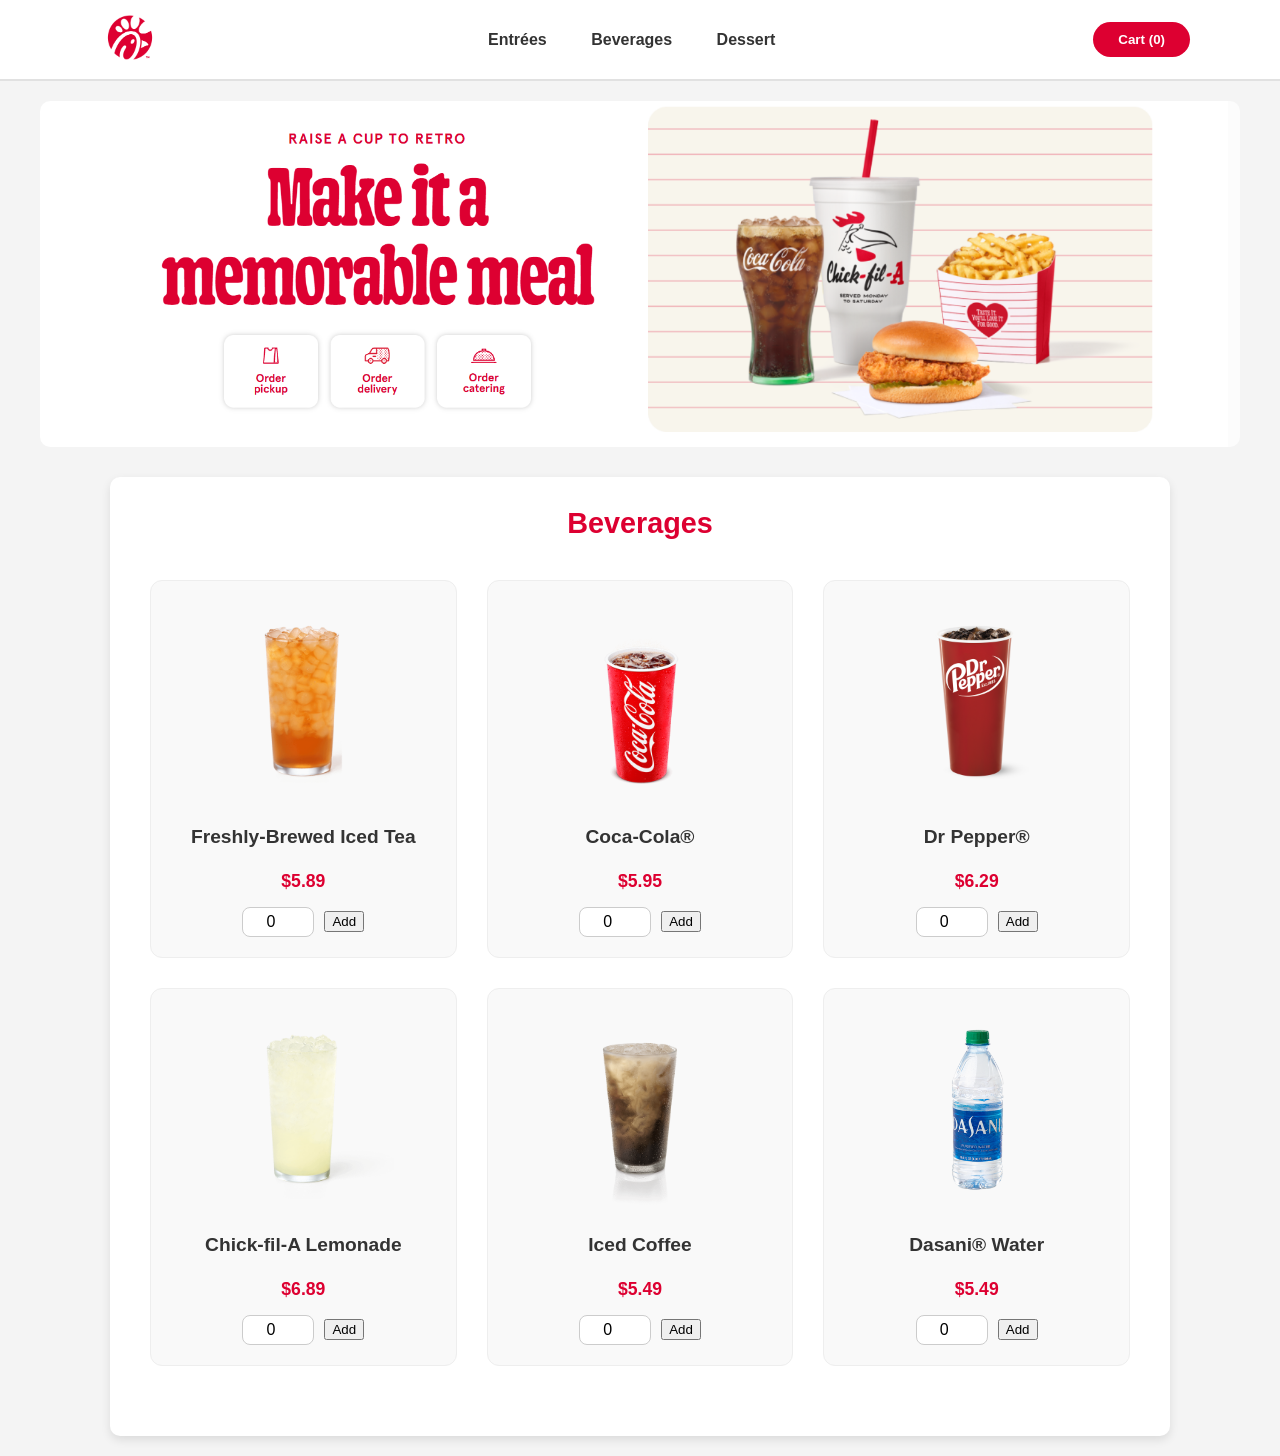
==== beverages.html @ 786a5b6a "big major updates" ====
<!DOCTYPE html>
<html lang="en">
<head>
    <meta charset="UTF-8">
    <title>Chick-fil-A | Beverages</title>
    <link rel="stylesheet" href="style.css">
</head>
<body>

    <header class="navbar">
        <div class="nav-container">
            <a href="index.html">
                <img src="images/Chick-fil-A-Logo.png" alt="Chick-fil-A Logo" class="nav-logo">
            </a>
            <nav>
                <a href="Entrées.html">Entrées</a>
                <a href="beverages.html">Beverages</a>
                <a href="dessert.html">Dessert</a>
            </nav>
            <div class="nav-right">
                <button class="order-now-btn" onclick="openCartModal()">Cart (0)</button>
            </div>
        </div>

        
    </header>

    <main>
        <div class="hero-container">
            <img src="images/drinks-header.PNG" alt="Chick-fil-A Meal" class="hero-image">
        </div>

        <div class="order-card">
            <h2>Beverages</h2>
            
            <div class="menu-grid-container">
                <div class="menu-card">
                    <img src="images/tea_pdp.png" alt="Freshly-Brewed Iced Tea Sweetened" class="card-item-pic">
                    <h3 class="card-item-name">Freshly-Brewed Iced Tea</h3>
                    <p class="card-item-price">$5.89</p>
                    <div class="quantity-control">
                        <input type="number" id="item1" value="0" min="0">
                        <button class="add-btn" onclick="addToCart('Freshly-Brewed Iced Tea', 5.89, 'item1')">Add</button>
                    </div>
                </div>

                <div class="menu-card">
                    <img src="images/_0000s_0022_Feed_Menu_0000_Drinks_Coca-cola.png" alt="Coca-Cola" class="card-item-pic">
                    <h3 class="card-item-name">Coca-Cola®</h3>
                    <p class="card-item-price">$5.95</p>
                    <div class="quantity-control">
                        <input type="number" id="item2" value="0" min="0">
                        <button class="add-btn" onclick="addToCart('Coca-Cola®', 5.95, 'item2')">Add</button>
                    </div>
                </div>

                <div class="menu-card">
                    <img src="images/CFA_Digital_Menu_US_DrPepper_Med_com_1200x1200.png" alt="Dr Pepper" class="card-item-pic">
                    <h3 class="card-item-name">Dr Pepper®</h3>
                    <p class="card-item-price">$6.29</p>
                    <div class="quantity-control">
                        <input type="number" id="item3" value="0" min="0">
                        <button class="add-btn" onclick="addToCart('Dr Pepper®', 6.29, 'item3')">Add</button>
                    </div>
                </div>

                <div class="menu-card">
                    <img src="images/lemonade_pdp.png" alt="lemonade" class="card-item-pic">
                    <h3 class="card-item-name">Chick-fil-A Lemonade</h3>
                    <p class="card-item-price">$6.89</p>
                    <div class="quantity-control">
                        <input type="number" id="item4" value="0" min="0">
                        <button class="add-btn" onclick="addToCart('Chick-fil-A Lemonade', 6.89, 'item4')">Add</button>
                    </div>
                </div>

                <div class="menu-card">
                    <img src="images/2022IcedCoffee_1080x1080.png" alt="Iced Coffee" class="card-item-pic">
                    <h3 class="card-item-name">Iced Coffee</h3>
                    <p class="card-item-price">$5.49</p>
                    <div class="quantity-control">
                        <input type="number" id="item5" value="0" min="0">
                        <button class="add-btn" onclick="addToCart('Iced Coffee', 5.49, 'item5')">Add</button>
                    </div>
                </div>

                 <div class="menu-card">
                    <img src="images/Dasani_800x800.webp" alt="Dasani Water" class="card-item-pic">
                    <h3 class="card-item-name">Dasani® Water</h3>
                    <p class="card-item-price">$5.49</p>
                    <div class="quantity-control">
                        <input type="number" id="item6" value="0" min="0">
                        <button class="add-btn" onclick="addToCart('Dasani® Water', 5.49, 'item6')">Add</button>
                    </div>
                </div>
            </div>
        </div>
    </main>

    <div id="cartModal" class="modal-overlay">
        <div class="modal-content">
            <span class="close-btn" onclick="closeCartModal()">&times;</span>
            <h2>Your Cart & Checkout</h2>
            <div id="cartItemsList"></div>
            <hr style="border: 1px solid #eee; margin: 20px 0;">
            <div class="senior-section" style="margin: 10px 0; padding: 10px;">
                <label for="age">Enter Age (for 12% Senior Discount):</label>
                <input type="number" id="age" placeholder="Age" oninput="finishOrder()" style="width: 80px; margin-left: 10px;">
            </div>
            <div class="results" style="margin-top: 10px; border-top: none; padding-top: 0;">
                <p>Original Total: $<span id="origTotal">0.00</span></p>
                <p>Discount: $<span id="discount">0.00</span></p>
                <p class="final-payable">Final Payable: $<span id="finalTotal">0.00</span></p>
            </div>
            <div class="modal-footer" style="display: flex; flex-wrap: wrap; gap: 10px; margin-top: 20px;">
                <button class="place-order-btn" style="flex: 1; min-width: 140px; padding: 12px;" onclick="payNow()">Finish Order</button>
                <button class="order-now-btn" style="flex: 1; min-width: 140px; padding: 12px; background-color: #eee; color: #333;" onclick="closeCartModal()">Continue Shopping</button>
                <button class="order-now-btn" style="width: 100%; padding: 10px; background-color: #fff5f6; color: #dd0031; border: 1px solid #ffcccc;" onclick="clearCart()">Clear Cart Items</button>
            </div>
        </div>
    </div>

    <div id="confirmModal" class="modal-overlay">
        <div class="modal-content" style="max-width: 350px; text-align: center;">
            <h3 style="color: #dd0031; margin-top: 0;">Confirm Order</h3>
            <p id="confirmMessage" style="font-size: 1.1rem; margin: 20px 0;">Are you sure?</p>
            <div style="display: flex; justify-content: center; gap: 15px;">
                <button class="order-now-btn" onclick="confirmAction()">Yes, Add</button>
                <button class="place-order-btn" style="background-color: #ccc; color: #333; width: auto; padding: 10px 25px; border-radius: 50px;" onclick="closeConfirmModal()">No, Cancel</button>
            </div>
        </div>
    </div>

    <script src="script.js"></script>
</body>
</html>
---- style.css ----
/* General Layout */
body {
    margin: 0;
    font-family: 'Segoe UI', Tahoma, Geneva, Verdana, sans-serif; /* Modernized font */
    background-color: #f4f4f4;
    color: #333;
}

/* White Navbar Style */
.navbar {
    background-color: #ffffff;
    border-bottom: 2px solid #e1e1e1;
    padding: 15px 0;
    position: sticky;
    top: 0;
    z-index: 1000;
}

.nav-container {
    display: flex;
    align-items: center;
    justify-content: space-between;
    max-width: 1100px;
    margin: 0 auto;
    padding: 0 20px;
}

.nav-logo { height: 45px; }

nav a {
    text-decoration: none;
    color: #333;
    font-weight: 600;
    margin: 0 20px;
    transition: color 0.3s;
}

nav a:hover {
    color: #dd0031;
}

/* Red "Order Now" Button */
.order-now-btn {
    background-color: #dd0031;
    color: white;
    border: none;
    padding: 10px 25px;
    border-radius: 50px; /* Fully rounded */
    font-weight: bold;
    cursor: pointer;
    transition: transform 0.2s, background-color 0.2s;
}

.order-now-btn:hover {
    background-color: #b30027;
    transform: scale(1.05);
}

/* Centered Card Styling */
main {
    display: flex;
    justify-content: center;
    padding: 60px 20px;
}

.order-card {
    background: white;
    width: 100%;
    max-width: 1000px;
    padding: 40px;
    border-radius: 15px; /* Softer corners */
    box-shadow: 0 10px 30px rgba(0,0,0,0.08); /* Deeper shadow */
    text-align: center;
}

h2 {
    margin-top: 0;
    font-size: 1.8em;
    color: #dd0031;
    margin-bottom: 30px;
}

/* Menu Rows & Inputs */
.menu-row {
    display: flex;
    justify-content: space-between;
    align-items: center;
    margin-bottom: 20px;
    padding-bottom: 10px;
    border-bottom: 1px f4f4f4 solid;
}

.menu-row span {
    font-weight: 500;
}

input[type="number"] {
    width: 70px;
    padding: 8px;
    border: 1px solid #ccc;
    border-radius: 8px;
    text-align: center;
    font-size: 1rem;
}

input[type="number"]:focus {
    outline: none;
    border-color: #dd0031;
    box-shadow: 0 0 5px rgba(221, 0, 49, 0.2);
}

/* Senior Section */
.senior-section {
    margin: 30px 0;
    background: #fff5f6; /* Subtle highlight */
    padding: 15px;
    border-radius: 10px;
    display: flex;
    justify-content: space-between;
    align-items: center;
}

.senior-section label {
    font-weight: bold;
}

/* Place Order Button */
.place-order-btn {
    width: 100%;
    background-color: #dd0031;
    color: white;
    border: none;
    padding: 15px;
    font-size: 1.1rem;
    font-weight: bold;
    border-radius: 10px;
    cursor: pointer;
    transition: background-color 0.3s;
}

.place-order-btn:hover {
    background-color: #b30027;
}

/* Results Display */
.results {
    margin-top: 30px;
    padding-top: 20px;
    border-top: 2px dashed #eee; /* Visual separator */
    text-align: left;
}

.results p {
    margin: 8px 0;
    display: flex;
    justify-content: space-between;
}

.final-payable {
    font-weight: 800;
    font-size: 1.4em;
    color: #dd0031;
    margin-top: 15px !important;
}

/* --- NEW STYLES FOR THE HERO IMAGE --- */

/* 1. New container for the image */
.hero-container {
    width: 100%;
    max-width: 1200px; /* Optional: matches navbar width for a boxed look */
    margin: 0 auto; /* Centers the container if you use max-width */
    overflow: hidden; /* Ensures image doesn't bleed out if scaled */
    border-radius: 10px; /* Optional: adds rounded corners like in image_1.png */
}

/* 2. New style for the image itself */
.hero-image {
    width: 100%;
    height: auto; /* Maintains aspect ratio */
    display: block; /* Prevents unwanted browser-default spacing */
}

/* --- ADJUSTMENTS TO EXISTING STYLES --- */

/* 1. Modify the main tag to allow the image and card to stack vertically */
main {
    display: flex;
    flex-direction: column; /* Changed from default 'row' to stack items */
    align-items: center; /* Centers the card horizontally */
    padding: 20px; /* Adjusted padding for better spacing with the new hero */
}

/* 2. Modify the card to ensure it sits neatly below the image */
.order-card {
    background: white;
    width: 100%;
    max-width: 1000px; /* FIX: Pinalitan from 450px to 1000px */
    padding: 30px;
    border-radius: 10px;
    box-shadow: 0 4px 10px rgba(0,0,0,0.1);
    text-align: center;
    margin-top: 30px; 
}

/* Update this existing rule to ensure vertical alignment */
.menu-row {
    display: flex;
    justify-content: space-between;
    align-items: center; 
    margin-bottom: 15px;
    text-align: left;
}

/* --- New Grid and Card Layout --- */

/* Grid container for the cards */
.menu-grid-container {
    display: grid;
    /* Create three equal columns by default */
    grid-template-columns: repeat(3, 1fr);
    gap: 30px; /* Space between the cards */
    margin-bottom: 30px;
    padding: 10px;
}

/* Individual card styling */
.menu-card {
    background-color: #f9f9f9;
    border: 1px solid #eee;
    border-radius: 12px;
    padding: 20px;
    display: flex;
    flex-direction: column; 
    align-items: center; 
    text-align: center;
    transition: transform 0.3s ease, box-shadow 0.3s ease;
}

/* Hover effect for interactivity */
.menu-card:hover {
    transform: translateY(-5px);
    box-shadow: 0 5px 15px rgba(0,0,0,0.1);
}

/* Styles for the larger item pictures */
.card-item-pic {
    width: 100%;
    max-width: 200px; 
    height: auto;
    object-fit: contain;
    margin-bottom: 15px;
}

/* Styles for the text elements in the card */
.card-item-name {
    font-size: 1.2rem;
    margin: 10px 0 5px 0;
    color: #333;
}

.card-item-price {
    font-size: 1.1rem;
    color: #dd0031;
    font-weight: bold;
    margin-bottom: 15px;
}

/* Flexbox container for the quantity controls */
.quantity-control {
    display: flex;
    align-items: center;
    gap: 10px;
}

/* Keep inputs consistent but fit into the new layout */
.quantity-control input[type="number"] {
    width: 60px;
    padding: 5px;
    text-align: center;
}

/* --- CART MODAL STYLES --- */
.modal-overlay {
    display: none; /* Nakatago by default */
    position: fixed;
    top: 0; 
    left: 0; 
    width: 100%; 
    height: 100%;
    background-color: rgba(0, 0, 0, 0.6); /* Dark background effect */
    z-index: 2000; /* Nasa pinaka-ibabaw */
    justify-content: center;
    align-items: center;
}

.modal-content {
    background-color: white;
    padding: 25px;
    border-radius: 15px;
    width: 90%;
    max-width: 450px;
    max-height: 80vh;
    overflow-y: auto; /* Magkaka-scroll bar kung madaming order */
    position: relative;
    box-shadow: 0 10px 30px rgba(0,0,0,0.2);
}

.close-btn {
    position: absolute;
    top: 15px;
    right: 20px;
    font-size: 28px;
    font-weight: bold;
    cursor: pointer;
    color: #888;
    transition: color 0.2s;
}

.close-btn:hover {
    color: #dd0031;
}

.cart-item-row {
    display: flex;
    justify-content: space-between;
    align-items: center;
    padding: 12px 0;
    border-bottom: 1px solid #eee;
}

.cart-item-row span {
    font-size: 1.1rem;
}

.remove-item-btn {
    color: #dd0031;
    background: none;
    border: none;
    font-weight: bold;
    cursor: pointer;
    font-size: 1.2rem;
}

/* --- TOAST NOTIFICATION STYLES --- */
#toast-container {
    position: fixed;
    bottom: -100px; /* Nakatago sa simula */
    left: 50%;
    transform: translateX(-50%);
    background-color: #333;
    color: #fff;
    padding: 12px 25px;
    border-radius: 50px;
    font-size: 1rem;
    box-shadow: 0 5px 15px rgba(0,0,0,0.2);
    z-index: 3000;
    opacity: 0;
    visibility: hidden;
    transition: all 0.4s cubic-bezier(0.68, -0.55, 0.265, 1.55); /* Bouncy effect */
    white-space: nowrap;
}

#toast-container.show {
    opacity: 1;
    visibility: visible;
    bottom: 30px; /* Aangat pataas */
}



/* Mga kulay depende sa aksyon */
.toast-success { border-left: 5px solid #4CAF50; }
.toast-warning { border-left: 5px solid #ff9800; }

/* --- Responsive Adjustments --- */

/* If the screen is smaller than 768px (like tablets) */
@media (max-width: 768px) {
    .menu-grid-container {
        grid-template-columns: repeat(2, 1fr); /* Two columns */
    }
}

/* If the screen is smaller than 480px (like mobile phones) */
@media (max-width: 480px) {
    .menu-grid-container {
        grid-template-columns: 1fr; /* Single column grid */
    }
}
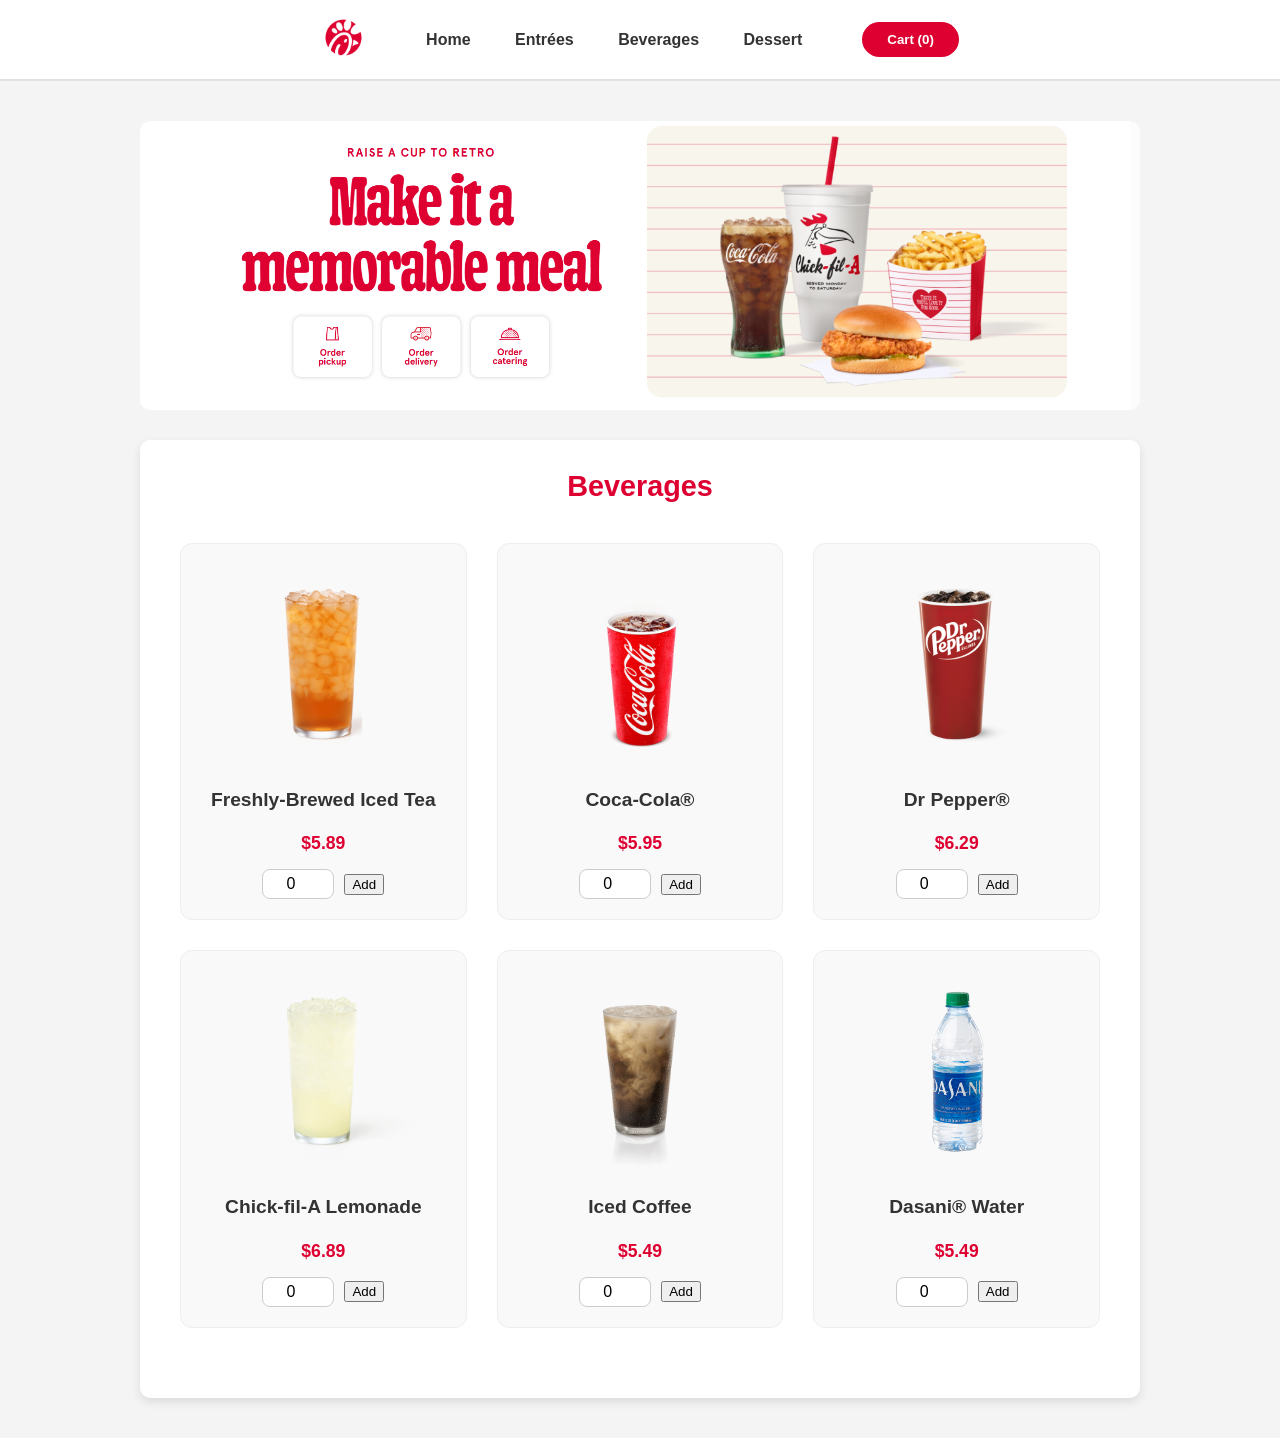
==== commit 348d3408: "lets go almost done" ====
--- a/beverages.html
+++ b/beverages.html
@@ -4,6 +4,8 @@
     <meta charset="UTF-8">
     <title>Chick-fil-A | Beverages</title>
     <link rel="stylesheet" href="style.css">
+
+    <link rel="icon" type="image/png" href="images/Chick-fil-A-Logo.png">
 </head>
 <body>
 
@@ -13,6 +15,7 @@
                 <img src="images/Chick-fil-A-Logo.png" alt="Chick-fil-A Logo" class="nav-logo">
             </a>
             <nav>
+                <a href="index.html">Home</a>
                 <a href="Entrées.html">Entrées</a>
                 <a href="beverages.html">Beverages</a>
                 <a href="dessert.html">Dessert</a>
@@ -21,8 +24,6 @@
                 <button class="order-now-btn" onclick="openCartModal()">Cart (0)</button>
             </div>
         </div>
-
-        
     </header>
 
     <main>
@@ -103,6 +104,27 @@
             <h2>Your Cart & Checkout</h2>
             <div id="cartItemsList"></div>
             <hr style="border: 1px solid #eee; margin: 20px 0;">
+
+            <div class="checkout-options" style="text-align: left; margin: 15px 0;">
+                <label for="address" style="font-weight: bold; display: block; margin-bottom: 5px; color: #333;">Delivery Address:</label>
+                <textarea id="address" placeholder="Enter full address..." rows="2" style="width: 100%; padding: 10px; border-radius: 8px; border: 1px solid #ccc; margin-bottom: 15px; font-family: inherit; resize: none; box-sizing: border-box; font-size: 1rem;"></textarea>
+
+                <label for="paymentMethod" style="font-weight: bold; display: block; margin-bottom: 5px; color: #333;">Payment Method:</label>
+                <select id="paymentMethod" onchange="togglePaymentDetails()" style="width: 100%; padding: 10px; border-radius: 8px; border: 1px solid #ccc; margin-bottom: 15px; font-family: inherit; font-size: 1rem;">
+                    <option value="Cash">Cash on Delivery</option>
+                    <option value="Card">Credit/Debit Card</option>
+                    <option value="GCash/PayMaya">E-Wallet (GCash/PayMaya)</option>
+                </select>
+
+                <div id="paymentDetails" style="display: none; margin-bottom: 15px;">
+                    <label id="paymentLabel" for="paymentNumber" style="font-weight: bold; display: block; margin-bottom: 5px; color: #333;">Account Number:</label>
+                    <input type="text" id="paymentNumber" placeholder="Enter number..." style="width: 100%; padding: 10px; border-radius: 8px; border: 1px solid #ccc; font-size: 1rem; box-sizing: border-box;">
+                </div>
+
+                <label for="specialNotes" style="font-weight: bold; display: block; margin-bottom: 5px; color: #333;">Special Instructions:</label>
+                <textarea id="specialNotes" placeholder="e.g., Extra ketchup, no pickles..." rows="2" style="width: 100%; padding: 10px; border-radius: 8px; border: 1px solid #ccc; font-family: inherit; resize: none; box-sizing: border-box; font-size: 1rem;"></textarea>
+            </div>
+
             <div class="senior-section" style="margin: 10px 0; padding: 10px;">
                 <label for="age">Enter Age (for 12% Senior Discount):</label>
                 <input type="number" id="age" placeholder="Age" oninput="finishOrder()" style="width: 80px; margin-left: 10px;">
@@ -113,9 +135,9 @@
                 <p class="final-payable">Final Payable: $<span id="finalTotal">0.00</span></p>
             </div>
             <div class="modal-footer" style="display: flex; flex-wrap: wrap; gap: 10px; margin-top: 20px;">
-                <button class="place-order-btn" style="flex: 1; min-width: 140px; padding: 12px;" onclick="payNow()">Finish Order</button>
+                <button id="finishOrderBtn" class="place-order-btn" style="flex: 1; min-width: 140px; padding: 12px;" onclick="payNow()">Finish Order</button>
                 <button class="order-now-btn" style="flex: 1; min-width: 140px; padding: 12px; background-color: #eee; color: #333;" onclick="closeCartModal()">Continue Shopping</button>
-                <button class="order-now-btn" style="width: 100%; padding: 10px; background-color: #fff5f6; color: #dd0031; border: 1px solid #ffcccc;" onclick="clearCart()">Clear Cart Items</button>
+                <button id="clearCartBtn" class="order-now-btn" style="width: 100%; padding: 10px; background-color: #fff5f6; color: #dd0031; border: 1px solid #ffcccc;" onclick="clearCart()">Clear Cart Items</button>
             </div>
         </div>
     </div>
@@ -131,6 +153,22 @@
         </div>
     </div>
 
+    <div id="receiptModal" class="modal-overlay">
+        <div class="modal-content" style="max-width: 380px; text-align: left; font-family: 'Courier New', Courier, monospace; background: #fff; padding: 30px;">
+            <h2 style="text-align: center; color: #333; margin-top: 0; font-family: 'Segoe UI', sans-serif;">Chick-fil-A</h2>
+            <p style="text-align: center; border-bottom: 1px dashed #ccc; padding-bottom: 15px; margin-bottom: 20px; font-weight: bold;">OFFICIAL RECEIPT</p>
+            
+            <div id="receiptContent" style="font-size: 0.95rem; line-height: 1.5;">
+                </div>
+            
+            <div style="text-align: center; margin-top: 25px; border-top: 1px dashed #ccc; padding-top: 15px;">
+                <h3 style="color: #28a745; margin: 0 0 15px 0; font-family: 'Segoe UI', sans-serif;">Payment Successful!</h3>
+                <p style="font-size: 0.8rem; color: #666; margin-bottom: 15px;">Thank you for your order.</p>
+                <button class="place-order-btn" style="width: 100%;" onclick="closeReceiptModal()">Close Receipt</button>
+            </div>
+        </div>
+    </div>
+
     <script src="script.js"></script>
 </body>
 </html>
--- a/style.css
+++ b/style.css
@@ -1,4 +1,6 @@
 /* General Layout */
+
+    
 body {
     margin: 0;
     font-family: 'Segoe UI', Tahoma, Geneva, Verdana, sans-serif; /* Modernized font */
@@ -19,8 +21,10 @@
 .nav-container {
     display: flex;
     align-items: center;
-    justify-content: space-between;
-    max-width: 1100px;
+    /* Binago mula space-between para maging sentro */
+    justify-content: center; 
+    gap: 40px; /* Space sa pagitan ng logo at ng mga links */
+    max-width: 1000px; /* Pantay na sa main card mo */
     margin: 0 auto;
     padding: 0 20px;
 }
@@ -368,6 +372,59 @@
 }
 
 
+/* Siguraduhin na ang main container ay laging saktong gitna */
+main {
+    display: flex;
+    flex-direction: column;
+    align-items: center;
+    width: 100%;
+    max-width: 1100px; /* Pantay sa nav-container mo */
+    margin: 0 auto;
+    padding: 40px 20px;
+    box-sizing: border-box;
+}
+
+/* Para pantay ang width ng hero image at ng white card */
+.hero-container, .order-card {
+    width: 100%;
+    max-width: 1000px; /* Ito ang limit ng lapad nila */
+    box-sizing: border-box;
+}
+
+/* Specific styling para sa text sa index page */
+.index-card h1 {
+    color: #dd0031;
+    font-size: clamp(2rem, 5vw, 2.8rem); /* Responsive font size */
+    margin-bottom: 10px;
+}
+
+.index-card h3 {
+    color: #333;
+    margin-bottom: 30px;
+}
+
+.hero-text {
+    font-size: 1.2rem;
+    color: #555;
+    margin-bottom: 40px;
+    line-height: 1.6;
+    max-width: 800px;
+    margin-left: auto;
+    margin-right: auto;
+}
+
+.cta-container {
+    display: flex;
+    justify-content: center;
+}
+
+.start-btn {
+    width: auto !important;
+    padding: 15px 50px !important;
+    font-size: 1.3rem !important;
+    border-radius: 50px !important;
+}
+
 
 /* Mga kulay depende sa aksyon */
 .toast-success { border-left: 5px solid #4CAF50; }
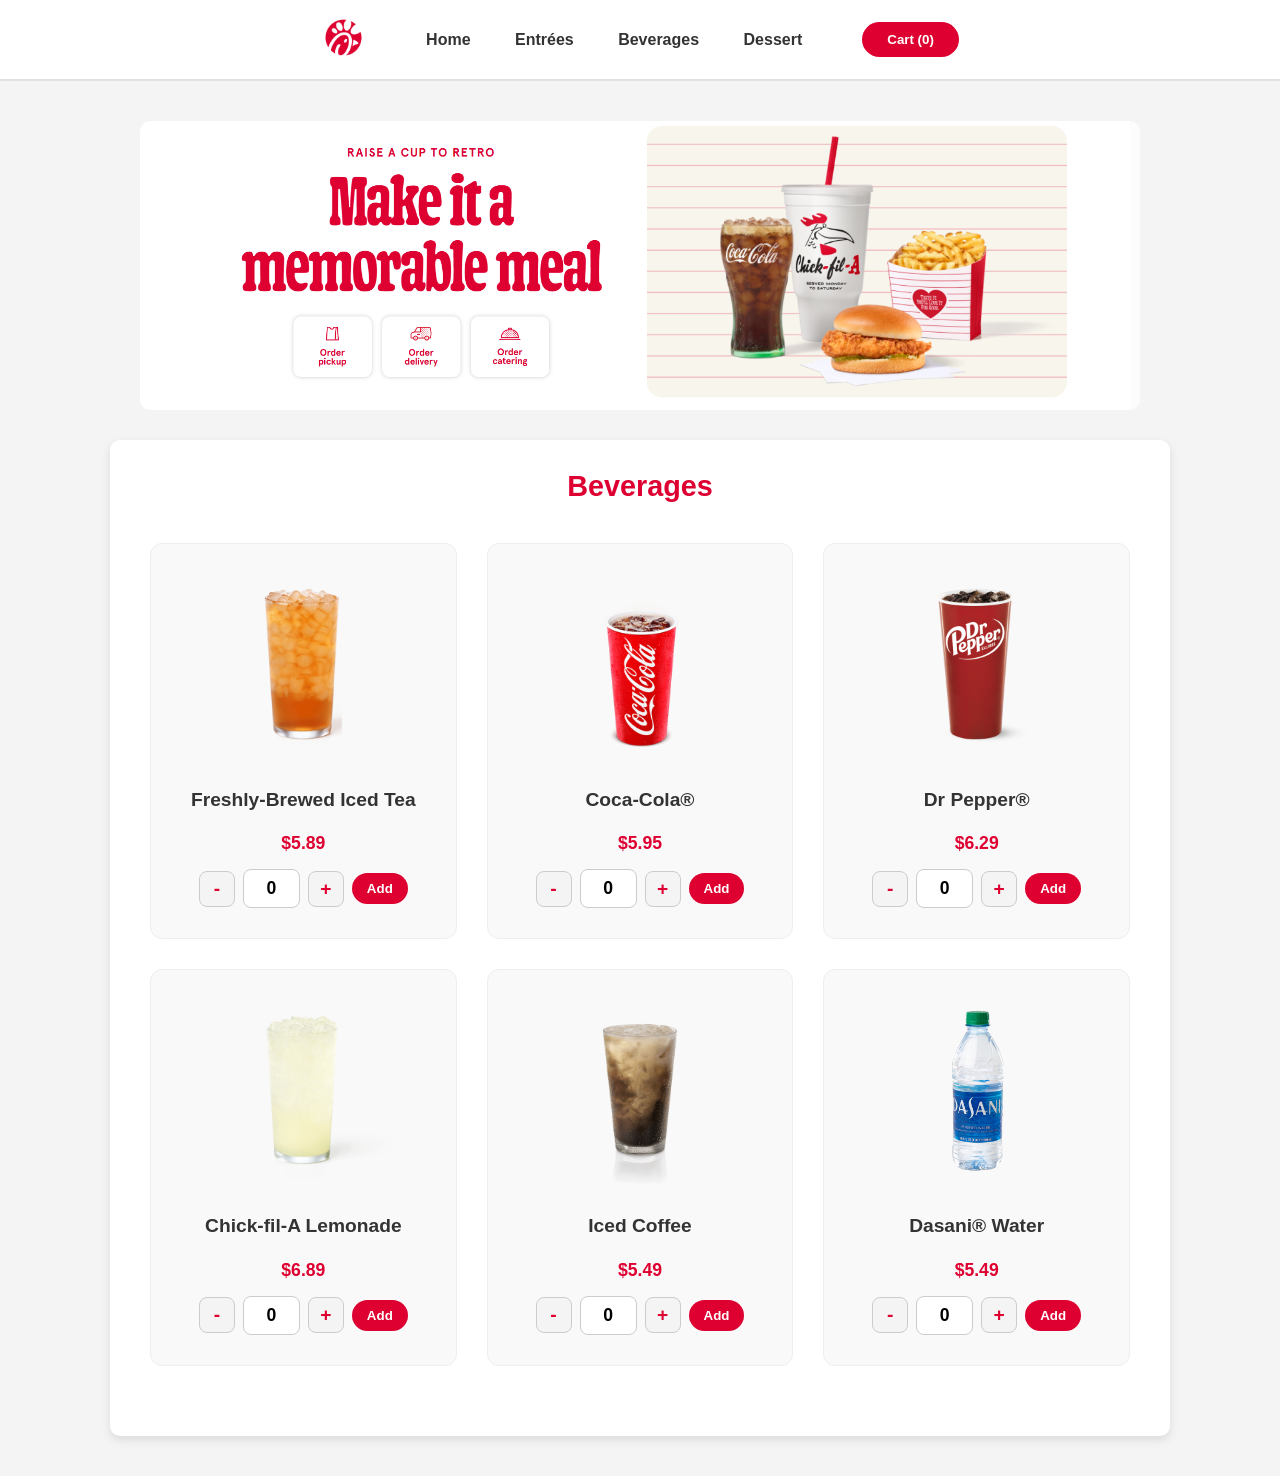
==== commit ea529722: "salamat doks" ====
--- a/beverages.html
+++ b/beverages.html
@@ -34,14 +34,16 @@
         <div class="order-card">
             <h2>Beverages</h2>
             
-            <div class="menu-grid-container">
+           <div class="menu-grid-container">
                 <div class="menu-card">
                     <img src="images/tea_pdp.png" alt="Freshly-Brewed Iced Tea Sweetened" class="card-item-pic">
                     <h3 class="card-item-name">Freshly-Brewed Iced Tea</h3>
                     <p class="card-item-price">$5.89</p>
                     <div class="quantity-control">
+                        <button class="qty-btn" onclick="changeQty('item1', -1)">-</button>
                         <input type="number" id="item1" value="0" min="0">
-                        <button class="add-btn" onclick="addToCart('Freshly-Brewed Iced Tea', 5.89, 'item1')">Add</button>
+                        <button class="qty-btn" onclick="changeQty('item1', 1)">+</button>
+                        <button class="add-btn order-now-btn" style="padding: 8px 15px;" onclick="addToCart('Freshly-Brewed Iced Tea', 5.89, 'item1')">Add</button>
                     </div>
                 </div>
 
@@ -50,8 +52,10 @@
                     <h3 class="card-item-name">Coca-Cola®</h3>
                     <p class="card-item-price">$5.95</p>
                     <div class="quantity-control">
+                        <button class="qty-btn" onclick="changeQty('item2', -1)">-</button>
                         <input type="number" id="item2" value="0" min="0">
-                        <button class="add-btn" onclick="addToCart('Coca-Cola®', 5.95, 'item2')">Add</button>
+                        <button class="qty-btn" onclick="changeQty('item2', 1)">+</button>
+                        <button class="add-btn order-now-btn" style="padding: 8px 15px;" onclick="addToCart('Coca-Cola®', 5.95, 'item2')">Add</button>
                     </div>
                 </div>
 
@@ -60,8 +64,10 @@
                     <h3 class="card-item-name">Dr Pepper®</h3>
                     <p class="card-item-price">$6.29</p>
                     <div class="quantity-control">
+                        <button class="qty-btn" onclick="changeQty('item3', -1)">-</button>
                         <input type="number" id="item3" value="0" min="0">
-                        <button class="add-btn" onclick="addToCart('Dr Pepper®', 6.29, 'item3')">Add</button>
+                        <button class="qty-btn" onclick="changeQty('item3', 1)">+</button>
+                        <button class="add-btn order-now-btn" style="padding: 8px 15px;" onclick="addToCart('Dr Pepper®', 6.29, 'item3')">Add</button>
                     </div>
                 </div>
 
@@ -70,8 +76,10 @@
                     <h3 class="card-item-name">Chick-fil-A Lemonade</h3>
                     <p class="card-item-price">$6.89</p>
                     <div class="quantity-control">
+                        <button class="qty-btn" onclick="changeQty('item4', -1)">-</button>
                         <input type="number" id="item4" value="0" min="0">
-                        <button class="add-btn" onclick="addToCart('Chick-fil-A Lemonade', 6.89, 'item4')">Add</button>
+                        <button class="qty-btn" onclick="changeQty('item4', 1)">+</button>
+                        <button class="add-btn order-now-btn" style="padding: 8px 15px;" onclick="addToCart('Chick-fil-A Lemonade', 6.89, 'item4')">Add</button>
                     </div>
                 </div>
 
@@ -80,8 +88,10 @@
                     <h3 class="card-item-name">Iced Coffee</h3>
                     <p class="card-item-price">$5.49</p>
                     <div class="quantity-control">
+                        <button class="qty-btn" onclick="changeQty('item5', -1)">-</button>
                         <input type="number" id="item5" value="0" min="0">
-                        <button class="add-btn" onclick="addToCart('Iced Coffee', 5.49, 'item5')">Add</button>
+                        <button class="qty-btn" onclick="changeQty('item5', 1)">+</button>
+                        <button class="add-btn order-now-btn" style="padding: 8px 15px;" onclick="addToCart('Iced Coffee', 5.49, 'item5')">Add</button>
                     </div>
                 </div>
 
@@ -90,13 +100,17 @@
                     <h3 class="card-item-name">Dasani® Water</h3>
                     <p class="card-item-price">$5.49</p>
                     <div class="quantity-control">
+                        <button class="qty-btn" onclick="changeQty('item6', -1)">-</button>
                         <input type="number" id="item6" value="0" min="0">
-                        <button class="add-btn" onclick="addToCart('Dasani® Water', 5.49, 'item6')">Add</button>
+                        <button class="qty-btn" onclick="changeQty('item6', 1)">+</button>
+                        <button class="add-btn order-now-btn" style="padding: 8px 15px;" onclick="addToCart('Dasani® Water', 5.49, 'item6')">Add</button>
                     </div>
                 </div>
             </div>
         </div>
     </main>
+
+
 
     <div id="cartModal" class="modal-overlay">
         <div class="modal-content">
--- a/style.css
+++ b/style.css
@@ -1,9 +1,7 @@
 /* General Layout */
-
-    
 body {
     margin: 0;
-    font-family: 'Segoe UI', Tahoma, Geneva, Verdana, sans-serif; /* Modernized font */
+    font-family: 'Segoe UI', Tahoma, Geneva, Verdana, sans-serif;
     background-color: #f4f4f4;
     color: #333;
 }
@@ -21,10 +19,9 @@
 .nav-container {
     display: flex;
     align-items: center;
-    /* Binago mula space-between para maging sentro */
     justify-content: center; 
-    gap: 40px; /* Space sa pagitan ng logo at ng mga links */
-    max-width: 1000px; /* Pantay na sa main card mo */
+    gap: 40px; 
+    max-width: 1000px; 
     margin: 0 auto;
     padding: 0 20px;
 }
@@ -49,7 +46,7 @@
     color: white;
     border: none;
     padding: 10px 25px;
-    border-radius: 50px; /* Fully rounded */
+    border-radius: 50px;
     font-weight: bold;
     cursor: pointer;
     transition: transform 0.2s, background-color 0.2s;
@@ -63,18 +60,24 @@
 /* Centered Card Styling */
 main {
     display: flex;
-    justify-content: center;
-    padding: 60px 20px;
+    flex-direction: column;
+    align-items: center;
+    width: 100%;
+    max-width: 1100px;
+    margin: 0 auto;
+    padding: 40px 20px;
+    box-sizing: border-box;
 }
 
 .order-card {
     background: white;
     width: 100%;
     max-width: 1000px;
-    padding: 40px;
-    border-radius: 15px; /* Softer corners */
-    box-shadow: 0 10px 30px rgba(0,0,0,0.08); /* Deeper shadow */
+    padding: 30px;
+    border-radius: 10px;
+    box-shadow: 0 4px 10px rgba(0,0,0,0.1);
     text-align: center;
+    margin-top: 30px; 
 }
 
 h2 {
@@ -88,35 +91,21 @@
 .menu-row {
     display: flex;
     justify-content: space-between;
-    align-items: center;
-    margin-bottom: 20px;
+    align-items: center; 
+    margin-bottom: 15px;
+    text-align: left;
     padding-bottom: 10px;
-    border-bottom: 1px f4f4f4 solid;
+    border-bottom: 1px solid #f4f4f4;
 }
 
 .menu-row span {
     font-weight: 500;
-}
-
-input[type="number"] {
-    width: 70px;
-    padding: 8px;
-    border: 1px solid #ccc;
-    border-radius: 8px;
-    text-align: center;
-    font-size: 1rem;
-}
-
-input[type="number"]:focus {
-    outline: none;
-    border-color: #dd0031;
-    box-shadow: 0 0 5px rgba(221, 0, 49, 0.2);
 }
 
 /* Senior Section */
 .senior-section {
     margin: 30px 0;
-    background: #fff5f6; /* Subtle highlight */
+    background: #fff5f6;
     padding: 15px;
     border-radius: 10px;
     display: flex;
@@ -150,7 +139,7 @@
 .results {
     margin-top: 30px;
     padding-top: 20px;
-    border-top: 2px dashed #eee; /* Visual separator */
+    border-top: 2px dashed #eee;
     text-align: left;
 }
 
@@ -167,68 +156,31 @@
     margin-top: 15px !important;
 }
 
-/* --- NEW STYLES FOR THE HERO IMAGE --- */
-
-/* 1. New container for the image */
+/* --- HERO IMAGE STYLES --- */
 .hero-container {
     width: 100%;
-    max-width: 1200px; /* Optional: matches navbar width for a boxed look */
-    margin: 0 auto; /* Centers the container if you use max-width */
-    overflow: hidden; /* Ensures image doesn't bleed out if scaled */
-    border-radius: 10px; /* Optional: adds rounded corners like in image_1.png */
-}
-
-/* 2. New style for the image itself */
+    max-width: 1000px;
+    margin: 0 auto;
+    overflow: hidden;
+    border-radius: 10px;
+    box-sizing: border-box;
+}
+
 .hero-image {
     width: 100%;
-    height: auto; /* Maintains aspect ratio */
-    display: block; /* Prevents unwanted browser-default spacing */
-}
-
-/* --- ADJUSTMENTS TO EXISTING STYLES --- */
-
-/* 1. Modify the main tag to allow the image and card to stack vertically */
-main {
-    display: flex;
-    flex-direction: column; /* Changed from default 'row' to stack items */
-    align-items: center; /* Centers the card horizontally */
-    padding: 20px; /* Adjusted padding for better spacing with the new hero */
-}
-
-/* 2. Modify the card to ensure it sits neatly below the image */
-.order-card {
-    background: white;
-    width: 100%;
-    max-width: 1000px; /* FIX: Pinalitan from 450px to 1000px */
-    padding: 30px;
-    border-radius: 10px;
-    box-shadow: 0 4px 10px rgba(0,0,0,0.1);
-    text-align: center;
-    margin-top: 30px; 
-}
-
-/* Update this existing rule to ensure vertical alignment */
-.menu-row {
-    display: flex;
-    justify-content: space-between;
-    align-items: center; 
-    margin-bottom: 15px;
-    text-align: left;
-}
-
-/* --- New Grid and Card Layout --- */
-
-/* Grid container for the cards */
+    height: auto;
+    display: block;
+}
+
+/* --- MENU GRID LAYOUT --- */
 .menu-grid-container {
     display: grid;
-    /* Create three equal columns by default */
     grid-template-columns: repeat(3, 1fr);
-    gap: 30px; /* Space between the cards */
+    gap: 30px;
     margin-bottom: 30px;
     padding: 10px;
 }
 
-/* Individual card styling */
 .menu-card {
     background-color: #f9f9f9;
     border: 1px solid #eee;
@@ -241,13 +193,11 @@
     transition: transform 0.3s ease, box-shadow 0.3s ease;
 }
 
-/* Hover effect for interactivity */
 .menu-card:hover {
     transform: translateY(-5px);
     box-shadow: 0 5px 15px rgba(0,0,0,0.1);
 }
 
-/* Styles for the larger item pictures */
 .card-item-pic {
     width: 100%;
     max-width: 200px; 
@@ -256,7 +206,6 @@
     margin-bottom: 15px;
 }
 
-/* Styles for the text elements in the card */
 .card-item-name {
     font-size: 1.2rem;
     margin: 10px 0 5px 0;
@@ -270,30 +219,80 @@
     margin-bottom: 15px;
 }
 
-/* Flexbox container for the quantity controls */
+/* =========================================
+   BAGO: CUSTOM QUANTITY CONTROLS (+ / -)
+   ========================================= */
+
 .quantity-control {
     display: flex;
     align-items: center;
-    gap: 10px;
-}
-
-/* Keep inputs consistent but fit into the new layout */
+    justify-content: center;
+    gap: 8px; /* Tighter spacing para maganda tignan */
+    margin-bottom: 10px;
+}
+
+/* Tanggalin ang default arrows ng browser */
+.quantity-control input[type="number"]::-webkit-inner-spin-button,
+.quantity-control input[type="number"]::-webkit-outer-spin-button {
+    -webkit-appearance: none;
+    margin: 0;
+}
+
 .quantity-control input[type="number"] {
-    width: 60px;
-    padding: 5px;
+    -moz-appearance: textfield; /* Para sa Firefox */
+    width: 45px;
+    padding: 8px 5px;
     text-align: center;
-}
+    font-size: 1.1rem;
+    font-weight: bold;
+    border: 1px solid #ccc;
+    border-radius: 8px;
+}
+
+.quantity-control input[type="number"]:focus {
+    outline: none;
+    border-color: #dd0031;
+    box-shadow: 0 0 5px rgba(221, 0, 49, 0.2);
+}
+
+/* Design para sa custom - at + buttons */
+.qty-btn {
+    background-color: #f4f4f4;
+    border: 1px solid #ccc;
+    color: #dd0031;
+    font-size: 1.2rem;
+    font-weight: bold;
+    width: 36px;
+    height: 36px;
+    border-radius: 8px;
+    cursor: pointer;
+    display: flex;
+    justify-content: center;
+    align-items: center;
+    transition: background-color 0.2s, transform 0.1s;
+    padding: 0;
+}
+
+.qty-btn:hover {
+    background-color: #e0e0e0;
+}
+
+.qty-btn:active {
+    transform: scale(0.95);
+}
+
+/* ========================================= */
 
 /* --- CART MODAL STYLES --- */
 .modal-overlay {
-    display: none; /* Nakatago by default */
+    display: none;
     position: fixed;
     top: 0; 
     left: 0; 
     width: 100%; 
     height: 100%;
-    background-color: rgba(0, 0, 0, 0.6); /* Dark background effect */
-    z-index: 2000; /* Nasa pinaka-ibabaw */
+    background-color: rgba(0, 0, 0, 0.6);
+    z-index: 2000;
     justify-content: center;
     align-items: center;
 }
@@ -305,7 +304,7 @@
     width: 90%;
     max-width: 450px;
     max-height: 80vh;
-    overflow-y: auto; /* Magkaka-scroll bar kung madaming order */
+    overflow-y: auto;
     position: relative;
     box-shadow: 0 10px 30px rgba(0,0,0,0.2);
 }
@@ -349,7 +348,7 @@
 /* --- TOAST NOTIFICATION STYLES --- */
 #toast-container {
     position: fixed;
-    bottom: -100px; /* Nakatago sa simula */
+    bottom: -100px;
     left: 50%;
     transform: translateX(-50%);
     background-color: #333;
@@ -361,40 +360,23 @@
     z-index: 3000;
     opacity: 0;
     visibility: hidden;
-    transition: all 0.4s cubic-bezier(0.68, -0.55, 0.265, 1.55); /* Bouncy effect */
+    transition: all 0.4s cubic-bezier(0.68, -0.55, 0.265, 1.55);
     white-space: nowrap;
 }
 
 #toast-container.show {
     opacity: 1;
     visibility: visible;
-    bottom: 30px; /* Aangat pataas */
-}
-
-
-/* Siguraduhin na ang main container ay laging saktong gitna */
-main {
-    display: flex;
-    flex-direction: column;
-    align-items: center;
-    width: 100%;
-    max-width: 1100px; /* Pantay sa nav-container mo */
-    margin: 0 auto;
-    padding: 40px 20px;
-    box-sizing: border-box;
-}
-
-/* Para pantay ang width ng hero image at ng white card */
-.hero-container, .order-card {
-    width: 100%;
-    max-width: 1000px; /* Ito ang limit ng lapad nila */
-    box-sizing: border-box;
-}
+    bottom: 30px;
+}
+
+.toast-success { border-left: 5px solid #4CAF50; }
+.toast-warning { border-left: 5px solid #ff9800; }
 
 /* Specific styling para sa text sa index page */
 .index-card h1 {
     color: #dd0031;
-    font-size: clamp(2rem, 5vw, 2.8rem); /* Responsive font size */
+    font-size: clamp(2rem, 5vw, 2.8rem);
     margin-bottom: 10px;
 }
 
@@ -425,23 +407,15 @@
     border-radius: 50px !important;
 }
 
-
-/* Mga kulay depende sa aksyon */
-.toast-success { border-left: 5px solid #4CAF50; }
-.toast-warning { border-left: 5px solid #ff9800; }
-
 /* --- Responsive Adjustments --- */
-
-/* If the screen is smaller than 768px (like tablets) */
 @media (max-width: 768px) {
     .menu-grid-container {
-        grid-template-columns: repeat(2, 1fr); /* Two columns */
+        grid-template-columns: repeat(2, 1fr);
     }
 }
 
-/* If the screen is smaller than 480px (like mobile phones) */
 @media (max-width: 480px) {
     .menu-grid-container {
-        grid-template-columns: 1fr; /* Single column grid */
+        grid-template-columns: 1fr;
     }
 }
